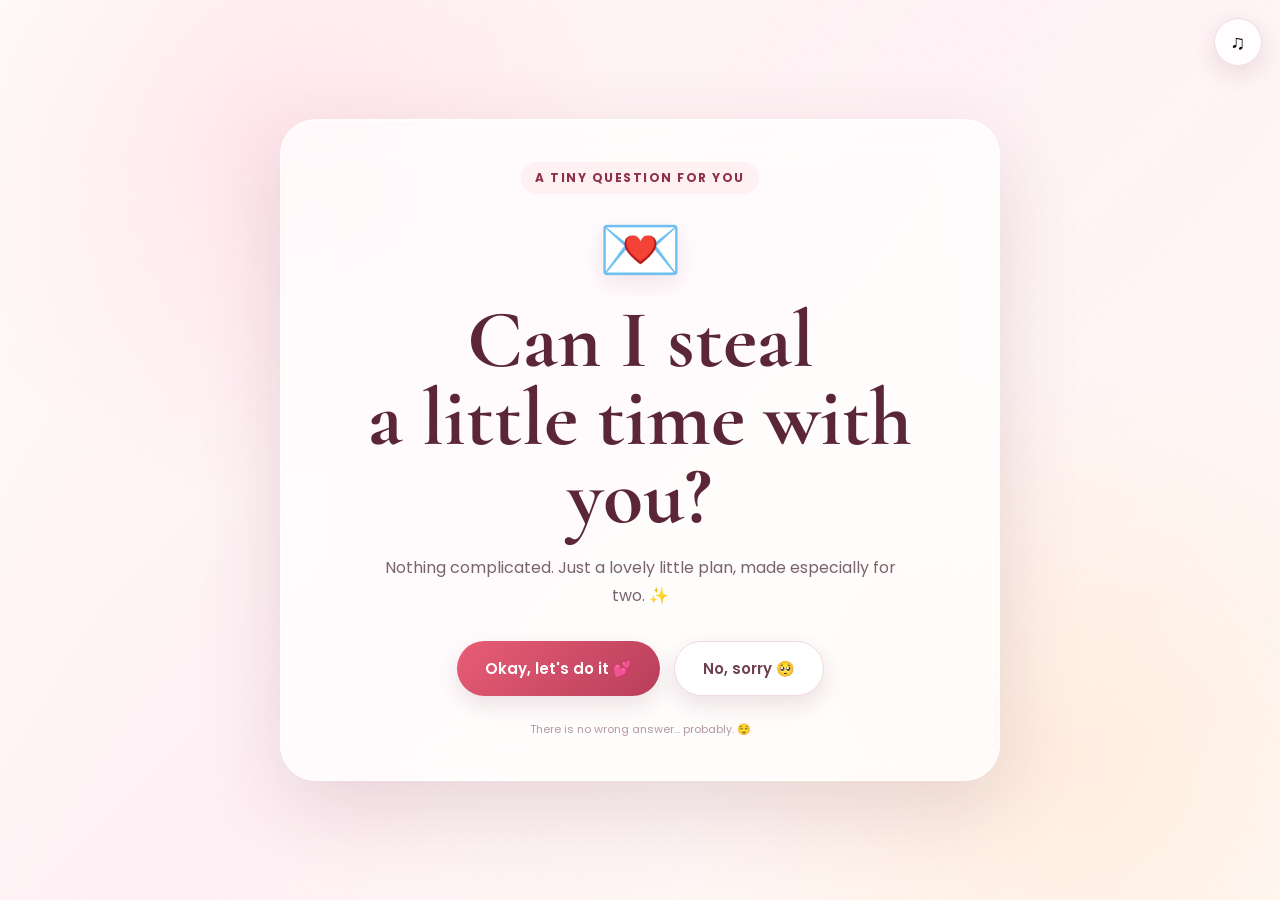
==== index.html @ 00c6275f "commit" ====
<!DOCTYPE html>
<html lang="en">
<head>
<meta charset="UTF-8">
<meta name="viewport" content="width=device-width, initial-scale=1.0">
<title>A Little Something 💕</title>
<style>
@import url('https://fonts.googleapis.com/css2?family=Cormorant+Garamond:wght@500;600;700&family=Poppins:wght@400;500;600;700&display=swap');
*{box-sizing:border-box}
:root{--rose:#e85d75;--deep:#8e3048;--cream:#fff9f5;--ink:#432c36}
body{
 margin:0;min-height:100vh;overflow-x:hidden;color:var(--ink);
 font-family:Poppins,sans-serif;
 background:radial-gradient(circle at 20% 15%,#ffe0e8 0,transparent 28%),
            radial-gradient(circle at 85% 85%,#ffe7d5 0,transparent 30%),
            linear-gradient(135deg,#fff8f4,#fff0f5 48%,#fff8ef);
 display:flex;justify-content:center;align-items:center;padding:22px;
}
body:before{content:"";position:fixed;inset:0;pointer-events:none;background:linear-gradient(120deg,rgba(255,255,255,.5),transparent 35%,rgba(255,255,255,.35));z-index:-1}
.hearts{position:fixed;inset:0;pointer-events:none;overflow:hidden;z-index:0}
.heart{position:absolute;bottom:-50px;font-size:18px;opacity:0;animation:floatUp linear forwards}
@keyframes floatUp{0%{transform:translateY(0) rotate(0) scale(.7);opacity:0}10%{opacity:.7}90%{opacity:.55}100%{transform:translateY(-110vh) rotate(35deg) scale(1.25);opacity:0}}
.music{
 position:fixed;right:18px;top:18px;z-index:20;width:48px;height:48px;border-radius:50%;
 border:1px solid rgba(142,48,72,.15);background:rgba(255,255,255,.78);backdrop-filter:blur(10px);
 box-shadow:0 8px 25px rgba(80,35,48,.12);cursor:pointer;font-size:20px
}
.card{
 position:relative;z-index:2;width:min(720px,100%);min-height:560px;padding:42px 36px;
 display:flex;align-items:center;justify-content:center;text-align:center;
 background:rgba(255,255,255,.72);border:1px solid rgba(255,255,255,.85);
 backdrop-filter:blur(20px);border-radius:36px;
 box-shadow:0 28px 80px rgba(94,44,60,.15),inset 0 1px 0 white;
}
.page{display:none;width:100%;animation:enter .55s cubic-bezier(.2,.8,.2,1)}
.page.active{display:block}
@keyframes enter{from{opacity:0;transform:translateY(20px) scale(.98)}to{opacity:1;transform:none}}
.badge{display:inline-block;padding:7px 14px;border-radius:100px;background:#fff0f3;color:var(--deep);font-size:12px;font-weight:700;letter-spacing:1.5px;text-transform:uppercase;margin-bottom:18px}
.big-icon{font-size:68px;line-height:1;margin:4px 0 18px;filter:drop-shadow(0 8px 12px rgba(150,50,70,.12))}
h1,h2{font-family:"Cormorant Garamond",serif;color:#5b2738;margin:0}
h1{font-size:clamp(50px,9vw,82px);line-height:.95}
h2{font-size:48px;line-height:1}
p{font-size:16px;line-height:1.8;color:#78646d;max-width:520px;margin:18px auto}
.buttons{display:flex;justify-content:center;gap:14px;flex-wrap:wrap;margin-top:30px}
button{font:600 15px Poppins,sans-serif;cursor:pointer;border:0}
.btn{padding:15px 28px;border-radius:100px;transition:.25s;box-shadow:0 9px 22px rgba(90,35,50,.12)}
.btn:hover{transform:translateY(-3px)}
.primary{color:white;background:linear-gradient(135deg,#e85d75,#b83e5b)}
.secondary{color:#71404e;background:#fff;border:1px solid #f0d8df}
.calendar{
 max-width:440px;margin:25px auto 18px;background:#fff;border:1px solid #f1dfe4;
 border-radius:25px;padding:18px;box-shadow:0 14px 35px rgba(85,35,52,.08)
}
.cal-head{display:flex;align-items:center;justify-content:space-between;margin-bottom:12px}
.cal-head button{width:36px;height:36px;border-radius:50%;background:#fff2f5;color:#9b3d55}
.month{font-family:"Cormorant Garamond",serif;font-size:27px;font-weight:700;color:#632c3d}
.week,.days{display:grid;grid-template-columns:repeat(7,1fr);gap:5px}
.week span{font-size:11px;color:#a58b95;font-weight:600;padding:7px 0}
.day{
 height:43px;border-radius:12px;background:transparent;color:#604651;display:flex;align-items:center;justify-content:center;
 cursor:pointer;transition:.18s
}
.day:hover{background:#fff0f3;transform:scale(1.05)}
.day.muted{color:#d6c6cc}.day.today{border:1px solid #ef9bad}.day.selected{background:linear-gradient(135deg,#e85d75,#b83e5b);color:white;box-shadow:0 7px 16px rgba(210,75,100,.25)}
.selected-date{font-size:13px;color:#9b5265;min-height:20px}
.choices{display:grid;grid-template-columns:repeat(5,1fr);gap:12px;margin:28px 0}
.choice{
 border:1px solid #f0dce2;background:rgba(255,255,255,.82);border-radius:22px;padding:17px 7px;
 cursor:pointer;transition:.25s;box-shadow:0 7px 18px rgba(90,35,50,.05)
}
.choice:hover{transform:translateY(-6px);border-color:#ef9bad}
.choice.selected{background:#fff0f3;border:2px solid #e85d75;transform:translateY(-5px);box-shadow:0 12px 24px rgba(210,75,100,.15)}
.choice .icon{display:block;font-size:39px;margin-bottom:8px}.choice strong{font-size:12px}
.hint{font-size:13px;color:#a04a60;min-height:20px;margin:8px auto}
.final-heart{font-size:86px;animation:pulse 1.5s infinite}
@keyframes pulse{50%{transform:scale(1.12)}}
.signature{font-family:"Cormorant Garamond",serif;font-size:25px;color:#a14a61;margin-top:20px}
.no-page .big-icon{animation:sad 1.2s ease-in-out infinite alternate}
@keyframes sad{to{transform:rotate(-8deg) translateY(4px)}}
.footer-note{font-size:11px;color:#b29aa2;margin-top:25px}
@media(max-width:600px){
 .card{min-height:590px;padding:35px 18px;border-radius:28px}
 .choices{grid-template-columns:repeat(3,1fr)}
 .choice:nth-child(4),.choice:nth-child(5){grid-column:auto}
 .day{height:39px;font-size:13px}.calendar{padding:12px}
}
</style>
</head>
<body>
<div class="hearts" id="hearts"></div>
<button class="music" id="musicBtn" onclick="toggleMusic()" aria-label="Toggle music">♫</button>

<main class="card">
<section id="page1" class="page active">
 <div class="badge">A tiny question for you</div>
 <div class="big-icon">💌</div>
 <h1>Can I steal<br>a little time with you?</h1>
 <p>Nothing complicated. Just a lovely little plan, made especially for two. ✨</p>
 <div class="buttons">
  <button class="btn primary" onclick="showPage('page2')">Okay, let's do it 💕</button>
  <button class="btn secondary" onclick="showPage('noPage')">No, sorry 🥺</button>
 </div>
 <div class="footer-note">There is no wrong answer... probably. 😌</div>
</section>

<section id="page2" class="page">
 <div class="badge">Chapter one</div>
 <div class="big-icon">🌷</div>
 <h2>Choose our date</h2>
 <p>Pick a day that feels right. Take your time. 💗</p>
 <div class="calendar">
  <div class="cal-head">
   <button onclick="changeMonth(-1)">‹</button>
   <div class="month" id="monthTitle"></div>
   <button onclick="changeMonth(1)">›</button>
  </div>
  <div class="week"><span>Sun</span><span>Mon</span><span>Tue</span><span>Wed</span><span>Thu</span><span>Fri</span><span>Sat</span></div>
  <div class="days" id="days"></div>
 </div>
 <div class="selected-date" id="dateHint">Choose a date above ♡</div>
 <div class="buttons"><button class="btn primary" onclick="submitDate()">That day sounds perfect →</button></div>
</section>

<section id="page3" class="page">
 <div class="badge">Chapter two</div>
 <div class="big-icon">✨</div>
 <h2>Pick our little adventure</h2>
 <p>What sounds nicest to you?</p>
 <div class="choices">
  <div class="choice" data-choice="Movie" onclick="selectChoice(this)"><span class="icon">🎬</span><strong>Movie</strong></div>
  <div class="choice" data-choice="Coffee" onclick="selectChoice(this)"><span class="icon">☕</span><strong>Coffee</strong></div>
  <div class="choice" data-choice="Ice Cream" onclick="selectChoice(this)"><span class="icon">🍦</span><strong>Ice Cream</strong></div>
  <div class="choice" data-choice="Park" onclick="selectChoice(this)"><span class="icon">🌳</span><strong>Park</strong></div>
  <div class="choice" data-choice="Beach" onclick="selectChoice(this)"><span class="icon">🏖️</span><strong>Beach</strong></div>
 </div>
 <div class="hint" id="choiceHint"></div>
 <div class="buttons"><button class="btn primary" onclick="submitChoice()">Seal the plan 💞</button></div>
</section>

<section id="page4" class="page">
 <div class="final-heart">💖</div>
 <div class="badge">It's a date!</div>
 <h2>Perfect. It's official. 🥰</h2>
 <p id="summary"></p>
 <div class="signature">Can't wait for our little adventure ✨</div>
 <div class="buttons"><button class="btn secondary" onclick="location.reload()">Start over</button></div>
</section>

<section id="noPage" class="page no-page">
 <div class="badge">Oh no...</div>
 <div class="big-icon">🥺</div>
 <h2>Ohh no! 💔</h2>
 <p>My tiny romantic plan has been rejected. I'll be dramatically staring out of a window now. 😭</p>
 <div class="buttons"><button class="btn secondary" onclick="location.reload()">Maybe I get one more chance?</button></div>
</section>
</main>

<script>
let selectedChoice="",selectedDate="",viewDate=new Date();
const today=new Date(); today.setHours(0,0,0,0);

function showPage(id){
 document.querySelectorAll(".page").forEach(p=>p.classList.remove("active"));
 document.getElementById(id).classList.add("active");
 if(id==="page2") renderCalendar();
 spawnBurst();
}
function renderCalendar(){
 const y=viewDate.getFullYear(),m=viewDate.getMonth();
 document.getElementById("monthTitle").textContent=new Intl.DateTimeFormat(undefined,{month:"long",year:"numeric"}).format(viewDate);
 const first=new Date(y,m,1).getDay(),last=new Date(y,m+1,0).getDate(),prevLast=new Date(y,m,0).getDate();
 let cells="";
 for(let i=first-1;i>=0;i--) cells+=`<div class="day muted">${prevLast-i}</div>`;
 for(let d=1;d<=last;d++){
  const dt=new Date(y,m,d);let cls="day";
  if(dt.getTime()===today.getTime())cls+=" today";
  if(selectedDate===formatISO(dt))cls+=" selected";
  cells+=`<div class="${cls}" onclick="pickDate(${y},${m},${d})">${d}</div>`;
 }
 const total=Math.ceil((first+last)/7)*7;
 for(let d=1;d<=total-first-last;d++)cells+=`<div class="day muted">${d}</div>`;
 document.getElementById("days").innerHTML=cells;
}
function changeMonth(n){viewDate.setMonth(viewDate.getMonth()+n);renderCalendar()}
function formatISO(d){return `${d.getFullYear()}-${String(d.getMonth()+1).padStart(2,"0")}-${String(d.getDate()).padStart(2,"0")}`}
function pickDate(y,m,d){
 const dt=new Date(y,m,d); if(dt<today)return;
 selectedDate=formatISO(dt); renderCalendar();
 document.getElementById("dateHint").textContent="♡ "+dt.toLocaleDateString(undefined,{weekday:"long",month:"long",day:"numeric",year:"numeric"});
}
function submitDate(){
 if(!selectedDate){document.getElementById("dateHint").textContent="Please choose a date first, lovely. ♡";return}
 showPage("page3");
}
function selectChoice(el){
 document.querySelectorAll(".choice").forEach(x=>x.classList.remove("selected"));
 el.classList.add("selected");selectedChoice=el.dataset.choice;
 document.getElementById("choiceHint").textContent=`${selectedChoice} it is. Excellent choice. 💕`;
}
function submitChoice(){
 if(!selectedChoice){document.getElementById("choiceHint").textContent="Choose one little adventure first ♡";return}
 const dt=new Date(selectedDate+"T00:00:00");
 document.getElementById("summary").textContent=`${dt.toLocaleDateString(undefined,{weekday:"long",month:"long",day:"numeric",year:"numeric"})} — ${selectedChoice}. A beautiful plan, if you ask me. 💗`;
 showPage("page4"); spawnBurst(28);
}
function spawnHeart(){
 const h=document.createElement("span");h.className="heart";h.textContent=["♥","♡","💕","💗"][Math.floor(Math.random()*4)];
 h.style.left=Math.random()*100+"%";h.style.fontSize=(12+Math.random()*20)+"px";h.style.animationDuration=(7+Math.random()*8)+"s";
 document.getElementById("hearts").appendChild(h);setTimeout(()=>h.remove(),16000);
}
setInterval(spawnHeart,650);for(let i=0;i<10;i++)setTimeout(spawnHeart,i*300);
function spawnBurst(n=10){for(let i=0;i<n;i++)setTimeout(spawnHeart,i*70)}

let audioCtx=null,playing=false,timer=null;
function toggleMusic(){
 const btn=document.getElementById("musicBtn");
 if(!audioCtx) audioCtx=new (window.AudioContext||window.webkitAudioContext)();
 if(playing){clearInterval(timer);playing=false;btn.textContent="♫";return}
 playing=true;btn.textContent="🔊";
 const notes=[261.63,329.63,392,329.63,293.66,349.23,440,349.23],start=audioCtx.currentTime;
 function playNote(freq,t){
  const o=audioCtx.createOscillator(),g=audioCtx.createGain();
  o.type="sine";o.frequency.value=freq;g.gain.setValueAtTime(.0001,t);g.gain.exponentialRampToValueAtTime(.035,t+.03);g.gain.exponentialRampToValueAtTime(.0001,t+.7);
  o.connect(g).connect(audioCtx.destination);o.start(t);o.stop(t+.75)
 }
 notes.forEach((n,i)=>playNote(n,start+i*.42));
 timer=setInterval(()=>notes.forEach((n,i)=>playNote(n,audioCtx.currentTime+i*.42)),notes.length*.42*1000);
}
</script>
</body>
</html>
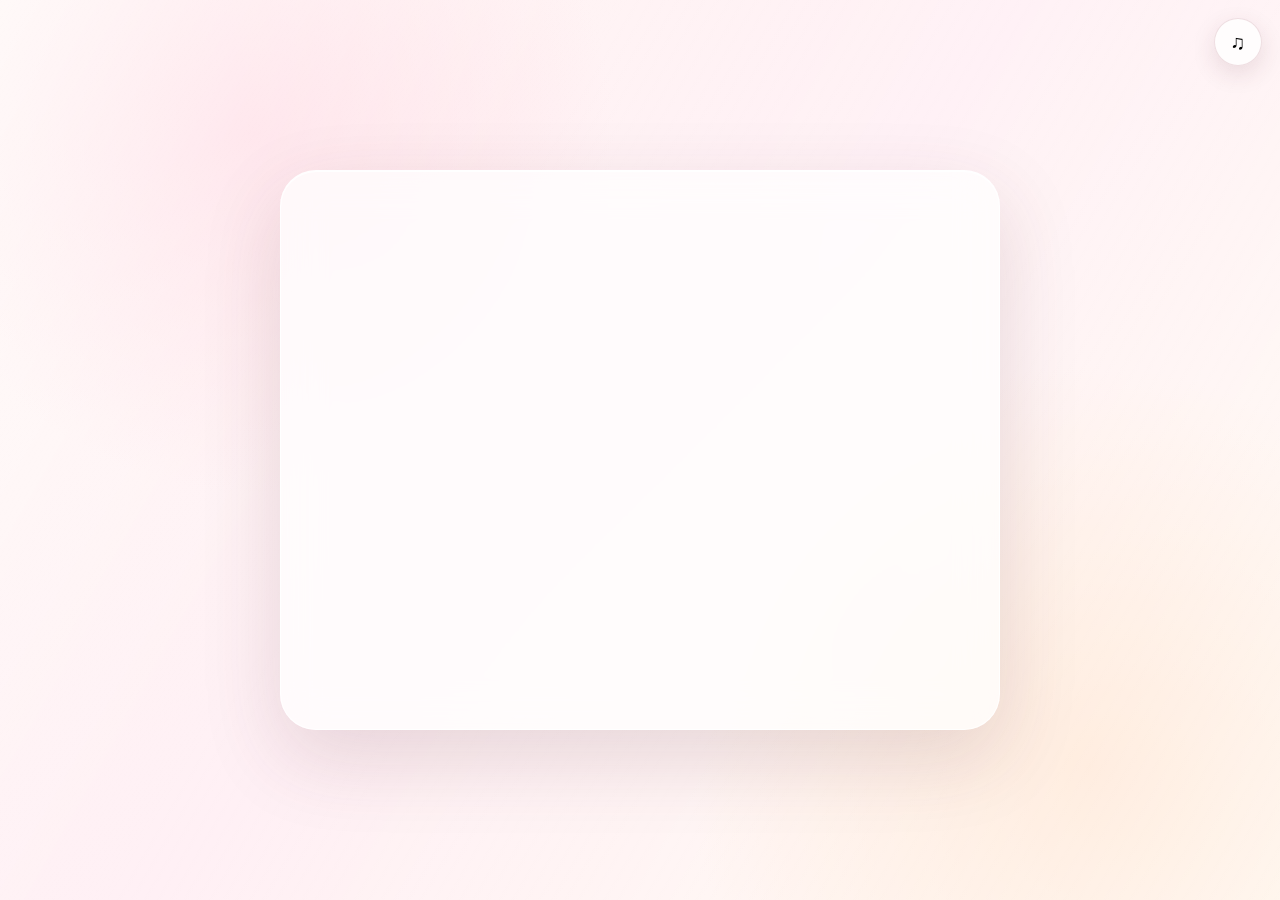
==== commit 89c224b6: "commit" ====
--- a/index.html
+++ b/index.html
@@ -1,231 +1,18 @@
 <!DOCTYPE html>
-<html lang="en">
-<head>
-<meta charset="UTF-8">
-<meta name="viewport" content="width=device-width, initial-scale=1.0">
-<title>A Little Something 💕</title>
-<style>
-@import url('https://fonts.googleapis.com/css2?family=Cormorant+Garamond:wght@500;600;700&family=Poppins:wght@400;500;600;700&display=swap');
-*{box-sizing:border-box}
-:root{--rose:#e85d75;--deep:#8e3048;--cream:#fff9f5;--ink:#432c36}
-body{
- margin:0;min-height:100vh;overflow-x:hidden;color:var(--ink);
- font-family:Poppins,sans-serif;
- background:radial-gradient(circle at 20% 15%,#ffe0e8 0,transparent 28%),
-            radial-gradient(circle at 85% 85%,#ffe7d5 0,transparent 30%),
-            linear-gradient(135deg,#fff8f4,#fff0f5 48%,#fff8ef);
- display:flex;justify-content:center;align-items:center;padding:22px;
-}
-body:before{content:"";position:fixed;inset:0;pointer-events:none;background:linear-gradient(120deg,rgba(255,255,255,.5),transparent 35%,rgba(255,255,255,.35));z-index:-1}
-.hearts{position:fixed;inset:0;pointer-events:none;overflow:hidden;z-index:0}
-.heart{position:absolute;bottom:-50px;font-size:18px;opacity:0;animation:floatUp linear forwards}
-@keyframes floatUp{0%{transform:translateY(0) rotate(0) scale(.7);opacity:0}10%{opacity:.7}90%{opacity:.55}100%{transform:translateY(-110vh) rotate(35deg) scale(1.25);opacity:0}}
-.music{
- position:fixed;right:18px;top:18px;z-index:20;width:48px;height:48px;border-radius:50%;
- border:1px solid rgba(142,48,72,.15);background:rgba(255,255,255,.78);backdrop-filter:blur(10px);
- box-shadow:0 8px 25px rgba(80,35,48,.12);cursor:pointer;font-size:20px
-}
-.card{
- position:relative;z-index:2;width:min(720px,100%);min-height:560px;padding:42px 36px;
- display:flex;align-items:center;justify-content:center;text-align:center;
- background:rgba(255,255,255,.72);border:1px solid rgba(255,255,255,.85);
- backdrop-filter:blur(20px);border-radius:36px;
- box-shadow:0 28px 80px rgba(94,44,60,.15),inset 0 1px 0 white;
-}
-.page{display:none;width:100%;animation:enter .55s cubic-bezier(.2,.8,.2,1)}
-.page.active{display:block}
-@keyframes enter{from{opacity:0;transform:translateY(20px) scale(.98)}to{opacity:1;transform:none}}
-.badge{display:inline-block;padding:7px 14px;border-radius:100px;background:#fff0f3;color:var(--deep);font-size:12px;font-weight:700;letter-spacing:1.5px;text-transform:uppercase;margin-bottom:18px}
-.big-icon{font-size:68px;line-height:1;margin:4px 0 18px;filter:drop-shadow(0 8px 12px rgba(150,50,70,.12))}
-h1,h2{font-family:"Cormorant Garamond",serif;color:#5b2738;margin:0}
-h1{font-size:clamp(50px,9vw,82px);line-height:.95}
-h2{font-size:48px;line-height:1}
-p{font-size:16px;line-height:1.8;color:#78646d;max-width:520px;margin:18px auto}
-.buttons{display:flex;justify-content:center;gap:14px;flex-wrap:wrap;margin-top:30px}
-button{font:600 15px Poppins,sans-serif;cursor:pointer;border:0}
-.btn{padding:15px 28px;border-radius:100px;transition:.25s;box-shadow:0 9px 22px rgba(90,35,50,.12)}
-.btn:hover{transform:translateY(-3px)}
-.primary{color:white;background:linear-gradient(135deg,#e85d75,#b83e5b)}
-.secondary{color:#71404e;background:#fff;border:1px solid #f0d8df}
-.calendar{
- max-width:440px;margin:25px auto 18px;background:#fff;border:1px solid #f1dfe4;
- border-radius:25px;padding:18px;box-shadow:0 14px 35px rgba(85,35,52,.08)
-}
-.cal-head{display:flex;align-items:center;justify-content:space-between;margin-bottom:12px}
-.cal-head button{width:36px;height:36px;border-radius:50%;background:#fff2f5;color:#9b3d55}
-.month{font-family:"Cormorant Garamond",serif;font-size:27px;font-weight:700;color:#632c3d}
-.week,.days{display:grid;grid-template-columns:repeat(7,1fr);gap:5px}
-.week span{font-size:11px;color:#a58b95;font-weight:600;padding:7px 0}
-.day{
- height:43px;border-radius:12px;background:transparent;color:#604651;display:flex;align-items:center;justify-content:center;
- cursor:pointer;transition:.18s
-}
-.day:hover{background:#fff0f3;transform:scale(1.05)}
-.day.muted{color:#d6c6cc}.day.today{border:1px solid #ef9bad}.day.selected{background:linear-gradient(135deg,#e85d75,#b83e5b);color:white;box-shadow:0 7px 16px rgba(210,75,100,.25)}
-.selected-date{font-size:13px;color:#9b5265;min-height:20px}
-.choices{display:grid;grid-template-columns:repeat(5,1fr);gap:12px;margin:28px 0}
-.choice{
- border:1px solid #f0dce2;background:rgba(255,255,255,.82);border-radius:22px;padding:17px 7px;
- cursor:pointer;transition:.25s;box-shadow:0 7px 18px rgba(90,35,50,.05)
-}
-.choice:hover{transform:translateY(-6px);border-color:#ef9bad}
-.choice.selected{background:#fff0f3;border:2px solid #e85d75;transform:translateY(-5px);box-shadow:0 12px 24px rgba(210,75,100,.15)}
-.choice .icon{display:block;font-size:39px;margin-bottom:8px}.choice strong{font-size:12px}
-.hint{font-size:13px;color:#a04a60;min-height:20px;margin:8px auto}
-.final-heart{font-size:86px;animation:pulse 1.5s infinite}
-@keyframes pulse{50%{transform:scale(1.12)}}
-.signature{font-family:"Cormorant Garamond",serif;font-size:25px;color:#a14a61;margin-top:20px}
-.no-page .big-icon{animation:sad 1.2s ease-in-out infinite alternate}
-@keyframes sad{to{transform:rotate(-8deg) translateY(4px)}}
-.footer-note{font-size:11px;color:#b29aa2;margin-top:25px}
-@media(max-width:600px){
- .card{min-height:590px;padding:35px 18px;border-radius:28px}
- .choices{grid-template-columns:repeat(3,1fr)}
- .choice:nth-child(4),.choice:nth-child(5){grid-column:auto}
- .day{height:39px;font-size:13px}.calendar{padding:12px}
-}
-</style>
-</head>
+<html lang="en"><head>
+<meta charset="UTF-8"><meta name="viewport" content="width=device-width, initial-scale=1.0">
+<title>A Little Something 💕</title><link rel="stylesheet" href="css/style.css"></head>
 <body>
 <div class="hearts" id="hearts"></div>
 <button class="music" id="musicBtn" onclick="toggleMusic()" aria-label="Toggle music">♫</button>
-
-<main class="card">
-<section id="page1" class="page active">
- <div class="badge">A tiny question for you</div>
- <div class="big-icon">💌</div>
- <h1>Can I steal<br>a little time with you?</h1>
- <p>Nothing complicated. Just a lovely little plan, made especially for two. ✨</p>
- <div class="buttons">
-  <button class="btn primary" onclick="showPage('page2')">Okay, let's do it 💕</button>
-  <button class="btn secondary" onclick="showPage('noPage')">No, sorry 🥺</button>
- </div>
- <div class="footer-note">There is no wrong answer... probably. 😌</div>
-</section>
-
-<section id="page2" class="page">
- <div class="badge">Chapter one</div>
- <div class="big-icon">🌷</div>
- <h2>Choose our date</h2>
- <p>Pick a day that feels right. Take your time. 💗</p>
- <div class="calendar">
-  <div class="cal-head">
-   <button onclick="changeMonth(-1)">‹</button>
-   <div class="month" id="monthTitle"></div>
-   <button onclick="changeMonth(1)">›</button>
-  </div>
-  <div class="week"><span>Sun</span><span>Mon</span><span>Tue</span><span>Wed</span><span>Thu</span><span>Fri</span><span>Sat</span></div>
-  <div class="days" id="days"></div>
- </div>
- <div class="selected-date" id="dateHint">Choose a date above ♡</div>
- <div class="buttons"><button class="btn primary" onclick="submitDate()">That day sounds perfect →</button></div>
-</section>
-
-<section id="page3" class="page">
- <div class="badge">Chapter two</div>
- <div class="big-icon">✨</div>
- <h2>Pick our little adventure</h2>
- <p>What sounds nicest to you?</p>
- <div class="choices">
-  <div class="choice" data-choice="Movie" onclick="selectChoice(this)"><span class="icon">🎬</span><strong>Movie</strong></div>
-  <div class="choice" data-choice="Coffee" onclick="selectChoice(this)"><span class="icon">☕</span><strong>Coffee</strong></div>
-  <div class="choice" data-choice="Ice Cream" onclick="selectChoice(this)"><span class="icon">🍦</span><strong>Ice Cream</strong></div>
-  <div class="choice" data-choice="Park" onclick="selectChoice(this)"><span class="icon">🌳</span><strong>Park</strong></div>
-  <div class="choice" data-choice="Beach" onclick="selectChoice(this)"><span class="icon">🏖️</span><strong>Beach</strong></div>
- </div>
- <div class="hint" id="choiceHint"></div>
- <div class="buttons"><button class="btn primary" onclick="submitChoice()">Seal the plan 💞</button></div>
-</section>
-
-<section id="page4" class="page">
- <div class="final-heart">💖</div>
- <div class="badge">It's a date!</div>
- <h2>Perfect. It's official. 🥰</h2>
- <p id="summary"></p>
- <div class="signature">Can't wait for our little adventure ✨</div>
- <div class="buttons"><button class="btn secondary" onclick="location.reload()">Start over</button></div>
-</section>
-
-<section id="noPage" class="page no-page">
- <div class="badge">Oh no...</div>
- <div class="big-icon">🥺</div>
- <h2>Ohh no! 💔</h2>
- <p>My tiny romantic plan has been rejected. I'll be dramatically staring out of a window now. 😭</p>
- <div class="buttons"><button class="btn secondary" onclick="location.reload()">Maybe I get one more chance?</button></div>
-</section>
-</main>
-
-<script>
-let selectedChoice="",selectedDate="",viewDate=new Date();
-const today=new Date(); today.setHours(0,0,0,0);
-
-function showPage(id){
- document.querySelectorAll(".page").forEach(p=>p.classList.remove("active"));
- document.getElementById(id).classList.add("active");
- if(id==="page2") renderCalendar();
- spawnBurst();
-}
-function renderCalendar(){
- const y=viewDate.getFullYear(),m=viewDate.getMonth();
- document.getElementById("monthTitle").textContent=new Intl.DateTimeFormat(undefined,{month:"long",year:"numeric"}).format(viewDate);
- const first=new Date(y,m,1).getDay(),last=new Date(y,m+1,0).getDate(),prevLast=new Date(y,m,0).getDate();
- let cells="";
- for(let i=first-1;i>=0;i--) cells+=`<div class="day muted">${prevLast-i}</div>`;
- for(let d=1;d<=last;d++){
-  const dt=new Date(y,m,d);let cls="day";
-  if(dt.getTime()===today.getTime())cls+=" today";
-  if(selectedDate===formatISO(dt))cls+=" selected";
-  cells+=`<div class="${cls}" onclick="pickDate(${y},${m},${d})">${d}</div>`;
- }
- const total=Math.ceil((first+last)/7)*7;
- for(let d=1;d<=total-first-last;d++)cells+=`<div class="day muted">${d}</div>`;
- document.getElementById("days").innerHTML=cells;
-}
-function changeMonth(n){viewDate.setMonth(viewDate.getMonth()+n);renderCalendar()}
-function formatISO(d){return `${d.getFullYear()}-${String(d.getMonth()+1).padStart(2,"0")}-${String(d.getDate()).padStart(2,"0")}`}
-function pickDate(y,m,d){
- const dt=new Date(y,m,d); if(dt<today)return;
- selectedDate=formatISO(dt); renderCalendar();
- document.getElementById("dateHint").textContent="♡ "+dt.toLocaleDateString(undefined,{weekday:"long",month:"long",day:"numeric",year:"numeric"});
-}
-function submitDate(){
- if(!selectedDate){document.getElementById("dateHint").textContent="Please choose a date first, lovely. ♡";return}
- showPage("page3");
-}
-function selectChoice(el){
- document.querySelectorAll(".choice").forEach(x=>x.classList.remove("selected"));
- el.classList.add("selected");selectedChoice=el.dataset.choice;
- document.getElementById("choiceHint").textContent=`${selectedChoice} it is. Excellent choice. 💕`;
-}
-function submitChoice(){
- if(!selectedChoice){document.getElementById("choiceHint").textContent="Choose one little adventure first ♡";return}
- const dt=new Date(selectedDate+"T00:00:00");
- document.getElementById("summary").textContent=`${dt.toLocaleDateString(undefined,{weekday:"long",month:"long",day:"numeric",year:"numeric"})} — ${selectedChoice}. A beautiful plan, if you ask me. 💗`;
- showPage("page4"); spawnBurst(28);
-}
-function spawnHeart(){
- const h=document.createElement("span");h.className="heart";h.textContent=["♥","♡","💕","💗"][Math.floor(Math.random()*4)];
- h.style.left=Math.random()*100+"%";h.style.fontSize=(12+Math.random()*20)+"px";h.style.animationDuration=(7+Math.random()*8)+"s";
- document.getElementById("hearts").appendChild(h);setTimeout(()=>h.remove(),16000);
-}
-setInterval(spawnHeart,650);for(let i=0;i<10;i++)setTimeout(spawnHeart,i*300);
-function spawnBurst(n=10){for(let i=0;i<n;i++)setTimeout(spawnHeart,i*70)}
-
-let audioCtx=null,playing=false,timer=null;
-function toggleMusic(){
- const btn=document.getElementById("musicBtn");
- if(!audioCtx) audioCtx=new (window.AudioContext||window.webkitAudioContext)();
- if(playing){clearInterval(timer);playing=false;btn.textContent="♫";return}
- playing=true;btn.textContent="🔊";
- const notes=[261.63,329.63,392,329.63,293.66,349.23,440,349.23],start=audioCtx.currentTime;
- function playNote(freq,t){
-  const o=audioCtx.createOscillator(),g=audioCtx.createGain();
-  o.type="sine";o.frequency.value=freq;g.gain.setValueAtTime(.0001,t);g.gain.exponentialRampToValueAtTime(.035,t+.03);g.gain.exponentialRampToValueAtTime(.0001,t+.7);
-  o.connect(g).connect(audioCtx.destination);o.start(t);o.stop(t+.75)
- }
- notes.forEach((n,i)=>playNote(n,start+i*.42));
- timer=setInterval(()=>notes.forEach((n,i)=>playNote(n,audioCtx.currentTime+i*.42)),notes.length*.42*1000);
-}
-</script>
-</body>
-</html>
+<main class="card"><section class="page">
+<div class="badge">A tiny question for you</div><div class="big-icon">💌</div>
+<h1>Can I steal<br>a little time with you?</h1>
+<p>Nothing complicated. Just a lovely little plan, made especially for two. ✨</p>
+<div class="buttons">
+<button class="btn primary" onclick="goTo('date.html')">Okay, let's do it 💕</button>
+<button class="btn secondary" onclick="goTo('no.html')">No, sorry 🥺</button></div>
+<div class="footer-note">There is no wrong answer... probably. 😌</div>
+</section></main>
+<script src="js/music.js"></script><script src="js/home.js"></script>
+</body></html>
--- a/css/style.css
+++ b/css/style.css
@@ -0,0 +1,79 @@
+@import url('https://fonts.googleapis.com/css2?family=Cormorant+Garamond:wght@500;600;700&family=Poppins:wght@400;500;600;700&display=swap');
+*{box-sizing:border-box}
+:root{--rose:#e85d75;--deep:#8e3048;--cream:#fff9f5;--ink:#432c36}
+body{
+ margin:0;min-height:100vh;overflow-x:hidden;color:var(--ink);
+ font-family:Poppins,sans-serif;
+ background:radial-gradient(circle at 20% 15%,#ffe0e8 0,transparent 28%),
+            radial-gradient(circle at 85% 85%,#ffe7d5 0,transparent 30%),
+            linear-gradient(135deg,#fff8f4,#fff0f5 48%,#fff8ef);
+ display:flex;justify-content:center;align-items:center;padding:22px;
+}
+body:before{content:"";position:fixed;inset:0;pointer-events:none;background:linear-gradient(120deg,rgba(255,255,255,.5),transparent 35%,rgba(255,255,255,.35));z-index:-1}
+.hearts{position:fixed;inset:0;pointer-events:none;overflow:hidden;z-index:0}
+.heart{position:absolute;bottom:-50px;font-size:18px;opacity:0;animation:floatUp linear forwards}
+@keyframes floatUp{0%{transform:translateY(0) rotate(0) scale(.7);opacity:0}10%{opacity:.7}90%{opacity:.55}100%{transform:translateY(-110vh) rotate(35deg) scale(1.25);opacity:0}}
+.music{
+ position:fixed;right:18px;top:18px;z-index:20;width:48px;height:48px;border-radius:50%;
+ border:1px solid rgba(142,48,72,.15);background:rgba(255,255,255,.78);backdrop-filter:blur(10px);
+ box-shadow:0 8px 25px rgba(80,35,48,.12);cursor:pointer;font-size:20px
+}
+.card{
+ position:relative;z-index:2;width:min(720px,100%);min-height:560px;padding:42px 36px;
+ display:flex;align-items:center;justify-content:center;text-align:center;
+ background:rgba(255,255,255,.72);border:1px solid rgba(255,255,255,.85);
+ backdrop-filter:blur(20px);border-radius:36px;
+ box-shadow:0 28px 80px rgba(94,44,60,.15),inset 0 1px 0 white;
+}
+.page{display:none;width:100%;animation:enter .55s cubic-bezier(.2,.8,.2,1)}
+.page.active{display:block}
+@keyframes enter{from{opacity:0;transform:translateY(20px) scale(.98)}to{opacity:1;transform:none}}
+.badge{display:inline-block;padding:7px 14px;border-radius:100px;background:#fff0f3;color:var(--deep);font-size:12px;font-weight:700;letter-spacing:1.5px;text-transform:uppercase;margin-bottom:18px}
+.big-icon{font-size:68px;line-height:1;margin:4px 0 18px;filter:drop-shadow(0 8px 12px rgba(150,50,70,.12))}
+h1,h2{font-family:"Cormorant Garamond",serif;color:#5b2738;margin:0}
+h1{font-size:clamp(50px,9vw,82px);line-height:.95}
+h2{font-size:48px;line-height:1}
+p{font-size:16px;line-height:1.8;color:#78646d;max-width:520px;margin:18px auto}
+.buttons{display:flex;justify-content:center;gap:14px;flex-wrap:wrap;margin-top:30px}
+button{font:600 15px Poppins,sans-serif;cursor:pointer;border:0}
+.btn{padding:15px 28px;border-radius:100px;transition:.25s;box-shadow:0 9px 22px rgba(90,35,50,.12)}
+.btn:hover{transform:translateY(-3px)}
+.primary{color:white;background:linear-gradient(135deg,#e85d75,#b83e5b)}
+.secondary{color:#71404e;background:#fff;border:1px solid #f0d8df}
+.calendar{
+ max-width:440px;margin:25px auto 18px;background:#fff;border:1px solid #f1dfe4;
+ border-radius:25px;padding:18px;box-shadow:0 14px 35px rgba(85,35,52,.08)
+}
+.cal-head{display:flex;align-items:center;justify-content:space-between;margin-bottom:12px}
+.cal-head button{width:36px;height:36px;border-radius:50%;background:#fff2f5;color:#9b3d55}
+.month{font-family:"Cormorant Garamond",serif;font-size:27px;font-weight:700;color:#632c3d}
+.week,.days{display:grid;grid-template-columns:repeat(7,1fr);gap:5px}
+.week span{font-size:11px;color:#a58b95;font-weight:600;padding:7px 0}
+.day{
+ height:43px;border-radius:12px;background:transparent;color:#604651;display:flex;align-items:center;justify-content:center;
+ cursor:pointer;transition:.18s
+}
+.day:hover{background:#fff0f3;transform:scale(1.05)}
+.day.muted{color:#d6c6cc}.day.today{border:1px solid #ef9bad}.day.selected{background:linear-gradient(135deg,#e85d75,#b83e5b);color:white;box-shadow:0 7px 16px rgba(210,75,100,.25)}
+.selected-date{font-size:13px;color:#9b5265;min-height:20px}
+.choices{display:grid;grid-template-columns:repeat(5,1fr);gap:12px;margin:28px 0}
+.choice{
+ border:1px solid #f0dce2;background:rgba(255,255,255,.82);border-radius:22px;padding:17px 7px;
+ cursor:pointer;transition:.25s;box-shadow:0 7px 18px rgba(90,35,50,.05)
+}
+.choice:hover{transform:translateY(-6px);border-color:#ef9bad}
+.choice.selected{background:#fff0f3;border:2px solid #e85d75;transform:translateY(-5px);box-shadow:0 12px 24px rgba(210,75,100,.15)}
+.choice .icon{display:block;font-size:39px;margin-bottom:8px}.choice strong{font-size:12px}
+.hint{font-size:13px;color:#a04a60;min-height:20px;margin:8px auto}
+.final-heart{font-size:86px;animation:pulse 1.5s infinite}
+@keyframes pulse{50%{transform:scale(1.12)}}
+.signature{font-family:"Cormorant Garamond",serif;font-size:25px;color:#a14a61;margin-top:20px}
+.no-page .big-icon{animation:sad 1.2s ease-in-out infinite alternate}
+@keyframes sad{to{transform:rotate(-8deg) translateY(4px)}}
+.footer-note{font-size:11px;color:#b29aa2;margin-top:25px}
+@media(max-width:600px){
+ .card{min-height:590px;padding:35px 18px;border-radius:28px}
+ .choices{grid-template-columns:repeat(3,1fr)}
+ .choice:nth-child(4),.choice:nth-child(5){grid-column:auto}
+ .day{height:39px;font-size:13px}.calendar{padding:12px}
+}
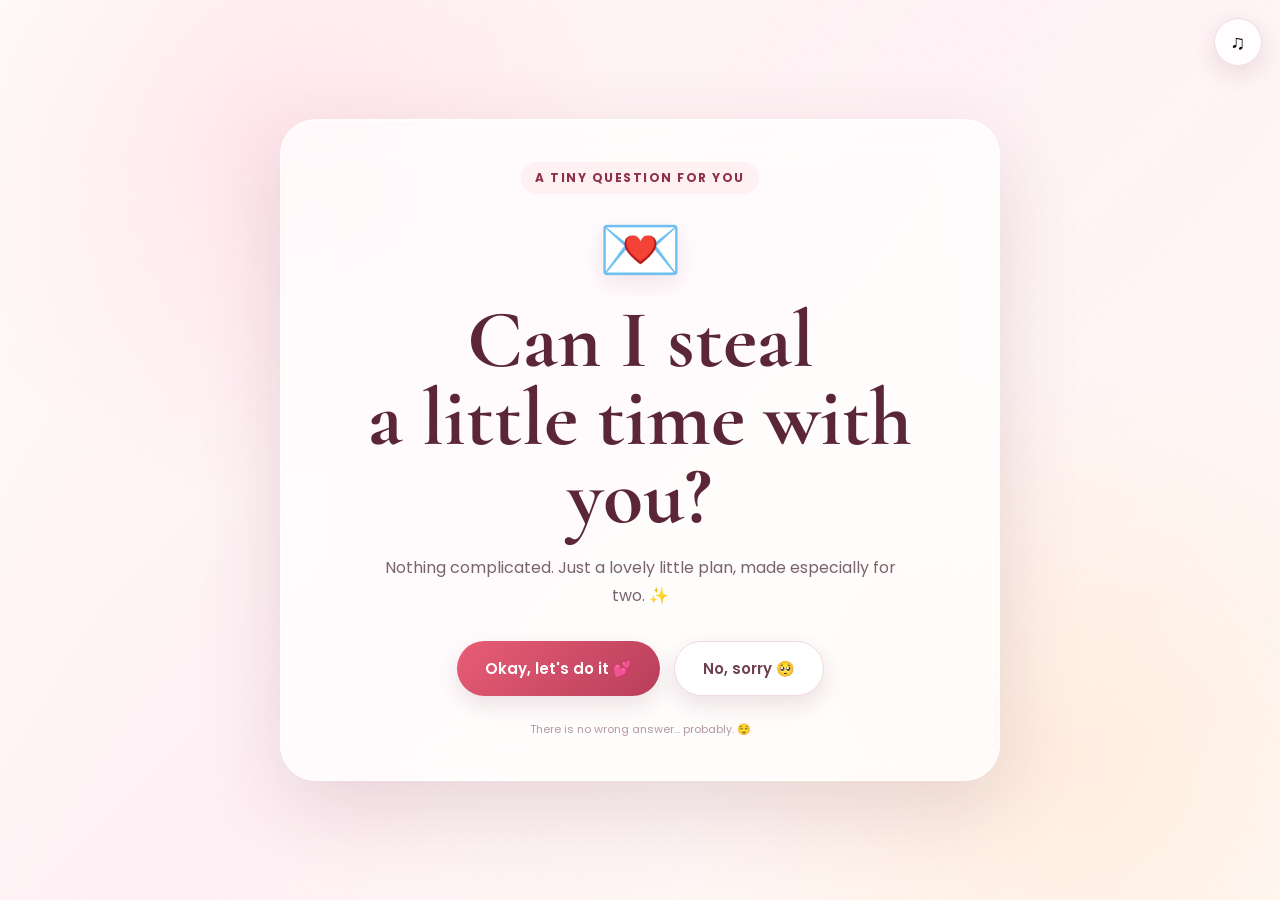
==== commit 1f122c59: "commit" ====
--- a/index.html
+++ b/index.html
@@ -1,18 +1,18 @@
-<!DOCTYPE html>
-<html lang="en"><head>
-<meta charset="UTF-8"><meta name="viewport" content="width=device-width, initial-scale=1.0">
-<title>A Little Something 💕</title><link rel="stylesheet" href="css/style.css"></head>
-<body>
-<div class="hearts" id="hearts"></div>
-<button class="music" id="musicBtn" onclick="toggleMusic()" aria-label="Toggle music">♫</button>
-<main class="card"><section class="page">
-<div class="badge">A tiny question for you</div><div class="big-icon">💌</div>
-<h1>Can I steal<br>a little time with you?</h1>
-<p>Nothing complicated. Just a lovely little plan, made especially for two. ✨</p>
-<div class="buttons">
-<button class="btn primary" onclick="goTo('date.html')">Okay, let's do it 💕</button>
-<button class="btn secondary" onclick="goTo('no.html')">No, sorry 🥺</button></div>
-<div class="footer-note">There is no wrong answer... probably. 😌</div>
-</section></main>
-<script src="js/music.js"></script><script src="js/home.js"></script>
+<!DOCTYPE html>
+<html lang="en"><head>
+<meta charset="UTF-8"><meta name="viewport" content="width=device-width, initial-scale=1.0">
+<title>A Little Something 💕</title><link rel="stylesheet" href="css/style.css"></head>
+<body>
+<div class="hearts" id="hearts"></div>
+<button class="music" id="musicBtn" onclick="toggleMusic()" aria-label="Toggle music">♫</button>
+<main class="card"><section class="page active">
+<div class="badge">A tiny question for you</div><div class="big-icon">💌</div>
+<h1>Can I steal<br>a little time with you?</h1>
+<p>Nothing complicated. Just a lovely little plan, made especially for two. ✨</p>
+<div class="buttons">
+<button class="btn primary" onclick="goTo('date.html')">Okay, let's do it 💕</button>
+<button class="btn secondary" onclick="goTo('no.html')">No, sorry 🥺</button></div>
+<div class="footer-note">There is no wrong answer... probably. 😌</div>
+</section></main>
+<script src="js/music.js"></script><script src="js/home.js"></script>
 </body></html>
--- a/css/style.css
+++ b/css/style.css
@@ -1,79 +1,79 @@
-@import url('https://fonts.googleapis.com/css2?family=Cormorant+Garamond:wght@500;600;700&family=Poppins:wght@400;500;600;700&display=swap');
-*{box-sizing:border-box}
-:root{--rose:#e85d75;--deep:#8e3048;--cream:#fff9f5;--ink:#432c36}
-body{
- margin:0;min-height:100vh;overflow-x:hidden;color:var(--ink);
- font-family:Poppins,sans-serif;
- background:radial-gradient(circle at 20% 15%,#ffe0e8 0,transparent 28%),
-            radial-gradient(circle at 85% 85%,#ffe7d5 0,transparent 30%),
-            linear-gradient(135deg,#fff8f4,#fff0f5 48%,#fff8ef);
- display:flex;justify-content:center;align-items:center;padding:22px;
-}
-body:before{content:"";position:fixed;inset:0;pointer-events:none;background:linear-gradient(120deg,rgba(255,255,255,.5),transparent 35%,rgba(255,255,255,.35));z-index:-1}
-.hearts{position:fixed;inset:0;pointer-events:none;overflow:hidden;z-index:0}
-.heart{position:absolute;bottom:-50px;font-size:18px;opacity:0;animation:floatUp linear forwards}
-@keyframes floatUp{0%{transform:translateY(0) rotate(0) scale(.7);opacity:0}10%{opacity:.7}90%{opacity:.55}100%{transform:translateY(-110vh) rotate(35deg) scale(1.25);opacity:0}}
-.music{
- position:fixed;right:18px;top:18px;z-index:20;width:48px;height:48px;border-radius:50%;
- border:1px solid rgba(142,48,72,.15);background:rgba(255,255,255,.78);backdrop-filter:blur(10px);
- box-shadow:0 8px 25px rgba(80,35,48,.12);cursor:pointer;font-size:20px
-}
-.card{
- position:relative;z-index:2;width:min(720px,100%);min-height:560px;padding:42px 36px;
- display:flex;align-items:center;justify-content:center;text-align:center;
- background:rgba(255,255,255,.72);border:1px solid rgba(255,255,255,.85);
- backdrop-filter:blur(20px);border-radius:36px;
- box-shadow:0 28px 80px rgba(94,44,60,.15),inset 0 1px 0 white;
-}
-.page{display:none;width:100%;animation:enter .55s cubic-bezier(.2,.8,.2,1)}
-.page.active{display:block}
-@keyframes enter{from{opacity:0;transform:translateY(20px) scale(.98)}to{opacity:1;transform:none}}
-.badge{display:inline-block;padding:7px 14px;border-radius:100px;background:#fff0f3;color:var(--deep);font-size:12px;font-weight:700;letter-spacing:1.5px;text-transform:uppercase;margin-bottom:18px}
-.big-icon{font-size:68px;line-height:1;margin:4px 0 18px;filter:drop-shadow(0 8px 12px rgba(150,50,70,.12))}
-h1,h2{font-family:"Cormorant Garamond",serif;color:#5b2738;margin:0}
-h1{font-size:clamp(50px,9vw,82px);line-height:.95}
-h2{font-size:48px;line-height:1}
-p{font-size:16px;line-height:1.8;color:#78646d;max-width:520px;margin:18px auto}
-.buttons{display:flex;justify-content:center;gap:14px;flex-wrap:wrap;margin-top:30px}
-button{font:600 15px Poppins,sans-serif;cursor:pointer;border:0}
-.btn{padding:15px 28px;border-radius:100px;transition:.25s;box-shadow:0 9px 22px rgba(90,35,50,.12)}
-.btn:hover{transform:translateY(-3px)}
-.primary{color:white;background:linear-gradient(135deg,#e85d75,#b83e5b)}
-.secondary{color:#71404e;background:#fff;border:1px solid #f0d8df}
-.calendar{
- max-width:440px;margin:25px auto 18px;background:#fff;border:1px solid #f1dfe4;
- border-radius:25px;padding:18px;box-shadow:0 14px 35px rgba(85,35,52,.08)
-}
-.cal-head{display:flex;align-items:center;justify-content:space-between;margin-bottom:12px}
-.cal-head button{width:36px;height:36px;border-radius:50%;background:#fff2f5;color:#9b3d55}
-.month{font-family:"Cormorant Garamond",serif;font-size:27px;font-weight:700;color:#632c3d}
-.week,.days{display:grid;grid-template-columns:repeat(7,1fr);gap:5px}
-.week span{font-size:11px;color:#a58b95;font-weight:600;padding:7px 0}
-.day{
- height:43px;border-radius:12px;background:transparent;color:#604651;display:flex;align-items:center;justify-content:center;
- cursor:pointer;transition:.18s
-}
-.day:hover{background:#fff0f3;transform:scale(1.05)}
-.day.muted{color:#d6c6cc}.day.today{border:1px solid #ef9bad}.day.selected{background:linear-gradient(135deg,#e85d75,#b83e5b);color:white;box-shadow:0 7px 16px rgba(210,75,100,.25)}
-.selected-date{font-size:13px;color:#9b5265;min-height:20px}
-.choices{display:grid;grid-template-columns:repeat(5,1fr);gap:12px;margin:28px 0}
-.choice{
- border:1px solid #f0dce2;background:rgba(255,255,255,.82);border-radius:22px;padding:17px 7px;
- cursor:pointer;transition:.25s;box-shadow:0 7px 18px rgba(90,35,50,.05)
-}
-.choice:hover{transform:translateY(-6px);border-color:#ef9bad}
-.choice.selected{background:#fff0f3;border:2px solid #e85d75;transform:translateY(-5px);box-shadow:0 12px 24px rgba(210,75,100,.15)}
-.choice .icon{display:block;font-size:39px;margin-bottom:8px}.choice strong{font-size:12px}
-.hint{font-size:13px;color:#a04a60;min-height:20px;margin:8px auto}
-.final-heart{font-size:86px;animation:pulse 1.5s infinite}
-@keyframes pulse{50%{transform:scale(1.12)}}
-.signature{font-family:"Cormorant Garamond",serif;font-size:25px;color:#a14a61;margin-top:20px}
-.no-page .big-icon{animation:sad 1.2s ease-in-out infinite alternate}
-@keyframes sad{to{transform:rotate(-8deg) translateY(4px)}}
-.footer-note{font-size:11px;color:#b29aa2;margin-top:25px}
-@media(max-width:600px){
- .card{min-height:590px;padding:35px 18px;border-radius:28px}
- .choices{grid-template-columns:repeat(3,1fr)}
- .choice:nth-child(4),.choice:nth-child(5){grid-column:auto}
- .day{height:39px;font-size:13px}.calendar{padding:12px}
+@import url('https://fonts.googleapis.com/css2?family=Cormorant+Garamond:wght@500;600;700&family=Poppins:wght@400;500;600;700&display=swap');
+*{box-sizing:border-box}
+:root{--rose:#e85d75;--deep:#8e3048;--cream:#fff9f5;--ink:#432c36}
+body{
+ margin:0;min-height:100vh;overflow-x:hidden;color:var(--ink);
+ font-family:Poppins,sans-serif;
+ background:radial-gradient(circle at 20% 15%,#ffe0e8 0,transparent 28%),
+            radial-gradient(circle at 85% 85%,#ffe7d5 0,transparent 30%),
+            linear-gradient(135deg,#fff8f4,#fff0f5 48%,#fff8ef);
+ display:flex;justify-content:center;align-items:center;padding:22px;
+}
+body:before{content:"";position:fixed;inset:0;pointer-events:none;background:linear-gradient(120deg,rgba(255,255,255,.5),transparent 35%,rgba(255,255,255,.35));z-index:-1}
+.hearts{position:fixed;inset:0;pointer-events:none;overflow:hidden;z-index:0}
+.heart{position:absolute;bottom:-50px;font-size:18px;opacity:0;animation:floatUp linear forwards}
+@keyframes floatUp{0%{transform:translateY(0) rotate(0) scale(.7);opacity:0}10%{opacity:.7}90%{opacity:.55}100%{transform:translateY(-110vh) rotate(35deg) scale(1.25);opacity:0}}
+.music{
+ position:fixed;right:18px;top:18px;z-index:20;width:48px;height:48px;border-radius:50%;
+ border:1px solid rgba(142,48,72,.15);background:rgba(255,255,255,.78);backdrop-filter:blur(10px);
+ box-shadow:0 8px 25px rgba(80,35,48,.12);cursor:pointer;font-size:20px
+}
+.card{
+ position:relative;z-index:2;width:min(720px,100%);min-height:560px;padding:42px 36px;
+ display:flex;align-items:center;justify-content:center;text-align:center;
+ background:rgba(255,255,255,.72);border:1px solid rgba(255,255,255,.85);
+ backdrop-filter:blur(20px);border-radius:36px;
+ box-shadow:0 28px 80px rgba(94,44,60,.15),inset 0 1px 0 white;
+}
+.page{display:none;width:100%;animation:enter .55s cubic-bezier(.2,.8,.2,1)}
+.page.active{display:block}
+@keyframes enter{from{opacity:0;transform:translateY(20px) scale(.98)}to{opacity:1;transform:none}}
+.badge{display:inline-block;padding:7px 14px;border-radius:100px;background:#fff0f3;color:var(--deep);font-size:12px;font-weight:700;letter-spacing:1.5px;text-transform:uppercase;margin-bottom:18px}
+.big-icon{font-size:68px;line-height:1;margin:4px 0 18px;filter:drop-shadow(0 8px 12px rgba(150,50,70,.12))}
+h1,h2{font-family:"Cormorant Garamond",serif;color:#5b2738;margin:0}
+h1{font-size:clamp(50px,9vw,82px);line-height:.95}
+h2{font-size:48px;line-height:1}
+p{font-size:16px;line-height:1.8;color:#78646d;max-width:520px;margin:18px auto}
+.buttons{display:flex;justify-content:center;gap:14px;flex-wrap:wrap;margin-top:30px}
+button{font:600 15px Poppins,sans-serif;cursor:pointer;border:0}
+.btn{padding:15px 28px;border-radius:100px;transition:.25s;box-shadow:0 9px 22px rgba(90,35,50,.12)}
+.btn:hover{transform:translateY(-3px)}
+.primary{color:white;background:linear-gradient(135deg,#e85d75,#b83e5b)}
+.secondary{color:#71404e;background:#fff;border:1px solid #f0d8df}
+.calendar{
+ max-width:440px;margin:25px auto 18px;background:#fff;border:1px solid #f1dfe4;
+ border-radius:25px;padding:18px;box-shadow:0 14px 35px rgba(85,35,52,.08)
+}
+.cal-head{display:flex;align-items:center;justify-content:space-between;margin-bottom:12px}
+.cal-head button{width:36px;height:36px;border-radius:50%;background:#fff2f5;color:#9b3d55}
+.month{font-family:"Cormorant Garamond",serif;font-size:27px;font-weight:700;color:#632c3d}
+.week,.days{display:grid;grid-template-columns:repeat(7,1fr);gap:5px}
+.week span{font-size:11px;color:#a58b95;font-weight:600;padding:7px 0}
+.day{
+ height:43px;border-radius:12px;background:transparent;color:#604651;display:flex;align-items:center;justify-content:center;
+ cursor:pointer;transition:.18s
+}
+.day:hover{background:#fff0f3;transform:scale(1.05)}
+.day.muted{color:#d6c6cc}.day.today{border:1px solid #ef9bad}.day.selected{background:linear-gradient(135deg,#e85d75,#b83e5b);color:white;box-shadow:0 7px 16px rgba(210,75,100,.25)}
+.selected-date{font-size:13px;color:#9b5265;min-height:20px}
+.choices{display:grid;grid-template-columns:repeat(5,1fr);gap:12px;margin:28px 0}
+.choice{
+ border:1px solid #f0dce2;background:rgba(255,255,255,.82);border-radius:22px;padding:17px 7px;
+ cursor:pointer;transition:.25s;box-shadow:0 7px 18px rgba(90,35,50,.05)
+}
+.choice:hover{transform:translateY(-6px);border-color:#ef9bad}
+.choice.selected{background:#fff0f3;border:2px solid #e85d75;transform:translateY(-5px);box-shadow:0 12px 24px rgba(210,75,100,.15)}
+.choice .icon{display:block;font-size:39px;margin-bottom:8px}.choice strong{font-size:12px}
+.hint{font-size:13px;color:#a04a60;min-height:20px;margin:8px auto}
+.final-heart{font-size:86px;animation:pulse 1.5s infinite}
+@keyframes pulse{50%{transform:scale(1.12)}}
+.signature{font-family:"Cormorant Garamond",serif;font-size:25px;color:#a14a61;margin-top:20px}
+.no-page .big-icon{animation:sad 1.2s ease-in-out infinite alternate}
+@keyframes sad{to{transform:rotate(-8deg) translateY(4px)}}
+.footer-note{font-size:11px;color:#b29aa2;margin-top:25px}
+@media(max-width:600px){
+ .card{min-height:590px;padding:35px 18px;border-radius:28px}
+ .choices{grid-template-columns:repeat(3,1fr)}
+ .choice:nth-child(4),.choice:nth-child(5){grid-column:auto}
+ .day{height:39px;font-size:13px}.calendar{padding:12px}
 }
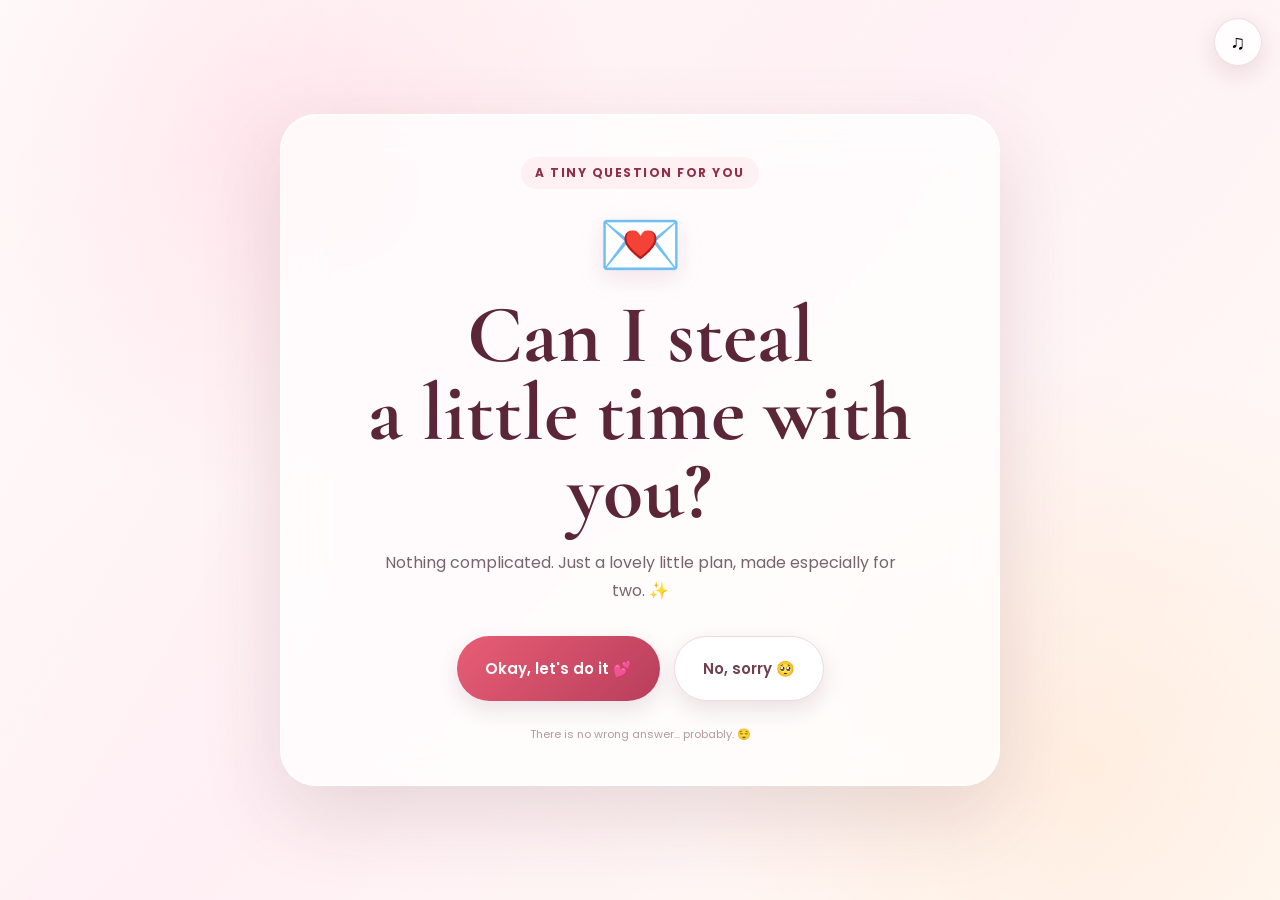
==== commit d28580fa: "commit" ====
--- a/index.html
+++ b/index.html
@@ -1,18 +1,70 @@
 <!DOCTYPE html>
-<html lang="en"><head>
-<meta charset="UTF-8"><meta name="viewport" content="width=device-width, initial-scale=1.0">
-<title>A Little Something 💕</title><link rel="stylesheet" href="css/style.css"></head>
+<html lang="en">
+<head>
+    <meta charset="UTF-8">
+    <meta name="viewport" content="width=device-width, initial-scale=1.0">
+
+    <title>A Little Question 💕</title>
+
+    <link rel="stylesheet" href="css/style.css">
+</head>
+
 <body>
+
 <div class="hearts" id="hearts"></div>
-<button class="music" id="musicBtn" onclick="toggleMusic()" aria-label="Toggle music">♫</button>
-<main class="card"><section class="page active">
-<div class="badge">A tiny question for you</div><div class="big-icon">💌</div>
-<h1>Can I steal<br>a little time with you?</h1>
-<p>Nothing complicated. Just a lovely little plan, made especially for two. ✨</p>
-<div class="buttons">
-<button class="btn primary" onclick="goTo('date.html')">Okay, let's do it 💕</button>
-<button class="btn secondary" onclick="goTo('no.html')">No, sorry 🥺</button></div>
-<div class="footer-note">There is no wrong answer... probably. 😌</div>
-</section></main>
-<script src="js/music.js"></script><script src="js/home.js"></script>
-</body></html>+
+<button
+    class="music"
+    id="musicBtn"
+    onclick="toggleMusic()"
+    aria-label="Toggle music">
+    ♫
+</button>
+
+<main class="card" id="homeCard">
+
+    <section class="page active">
+
+        <div class="badge">A tiny question for you</div>
+
+        <div class="big-icon">💌</div>
+
+        <h1>
+            Can I steal<br>
+            a little time with you?
+        </h1>
+
+        <p>
+            Nothing complicated. Just a lovely little plan,
+            made especially for two. ✨
+        </p>
+
+        <div class="buttons" id="homeButtons">
+
+            <button
+                class="btn primary"
+                onclick="goTo('date.html')">
+                Okay, let's do it 💕
+            </button>
+
+            <button
+                class="btn secondary no-button"
+                id="noButton">
+                No, sorry 🥺
+            </button>
+
+        </div>
+
+        <div class="footer-note">
+            There is no wrong answer... probably. 😌
+        </div>
+
+    </section>
+
+</main>
+
+<script src="js/music.js"></script>
+<script src="js/home.js"></script>
+
+</body>
+</html>
--- a/css/style.css
+++ b/css/style.css
@@ -76,4 +76,23 @@
  .choices{grid-template-columns:repeat(3,1fr)}
  .choice:nth-child(4),.choice:nth-child(5){grid-column:auto}
  .day{height:39px;font-size:13px}.calendar{padding:12px}
+}
+/* Playful No button container */
+
+#homeCard {
+    position: relative;
+}
+
+#homeButtons {
+    position: relative;
+    min-height: 65px;
+}
+
+.no-button {
+    transition:
+        left 0.35s ease,
+        top 0.35s ease,
+        transform 0.25s ease;
+
+    z-index: 100;
 }
